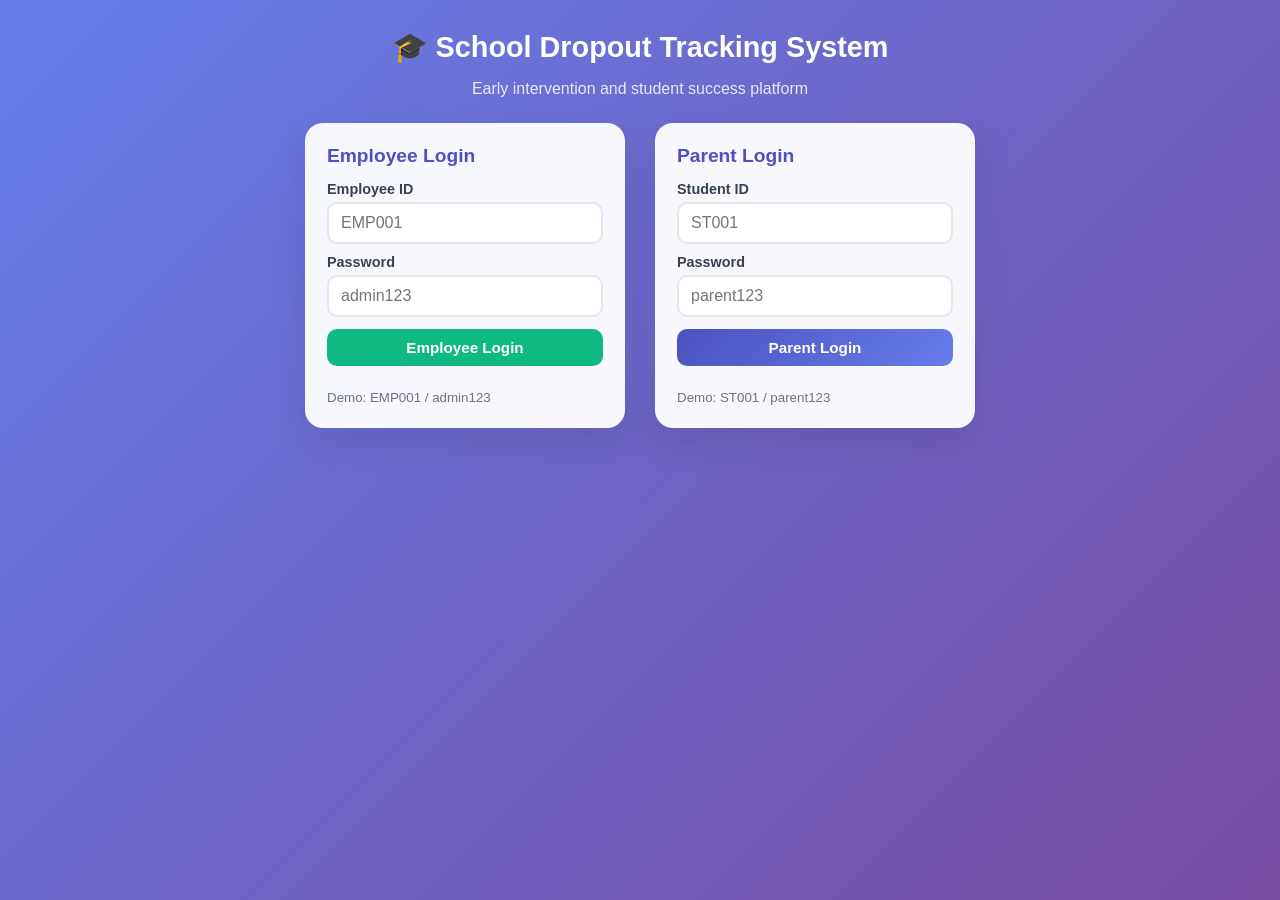
==== index.html @ a187b17d "Fix script closing tag in index.html" ====
<!DOCTYPE html><html lang="en"><head><meta charset="UTF-8"><meta name="viewport" content="width=device-width,initial-scale=1">
<title>School Dropout Tracking System</title><link rel="stylesheet" href="style.css"></head><body>
<div class="hero"><h1>🎓 School Dropout Tracking System</h1><p>Early intervention and student success platform</p></div>
<div class="login">
<div class="card"><h2>Employee Login</h2><label for="eid">Employee ID</label><input id="eid" placeholder="EMP001"><label for="epw">Password</label><input id="epw" type="password" placeholder="admin123">
<button class="btn ok" style="width:100%" onclick="go('employee','eid','epw')">Employee Login</button><div class="msg" id="m1"></div><small>Demo: EMP001 / admin123</small></div>
<div class="card"><h2>Parent Login</h2><label for="pid">Student ID</label><input id="pid" placeholder="ST001"><label for="ppw">Password</label><input id="ppw" type="password" placeholder="parent123">
<button class="btn" style="width:100%" onclick="go('parent','pid','ppw')">Parent Login</button><div class="msg" id="m2"></div><small>Demo: ST001 / parent123</small></div></div>
<script src="app.js"></script><script>
function go(role,i,p){const id=$(i).value.trim().toUpperCase(),pw=$(p).value.trim(),m=$(role=='employee'?'m1':'m2');
 const ok=role=='employee'?(id=='EMP001'&&pw=='admin123'):(DB.get().students.some(s=>s.id==id)&&pw=='parent123');
 if(!ok){m.textContent='Wrong ID or password. Check the demo login below the button.';return}
 sessionStorage.setItem('u',JSON.stringify({role,id}));location.href=role=='employee'?'dashboard.html':'parent.html'}
</script></body></html>
---- style.css ----
*{margin:0;padding:0;box-sizing:border-box}
body{font-family:'Segoe UI',Tahoma,sans-serif;background:linear-gradient(135deg,#667eea,#764ba2) fixed;min-height:100vh;color:#333}
.wrap{max-width:1200px;margin:0 auto;padding:20px}
.nav{background:rgba(255,255,255,.95);border-radius:16px;padding:12px 20px;margin-bottom:20px;display:flex;flex-wrap:wrap;gap:6px;align-items:center;box-shadow:0 10px 25px rgba(0,0,0,.1)}
.nav b{color:#4c51bf;margin-right:auto;font-size:1.1rem}
.nav a{padding:8px 14px;border-radius:10px;color:#374151;text-decoration:none;font-weight:600;font-size:.9rem}
.nav a.on,.nav a:hover{background:#4c51bf;color:#fff}
h1{color:#fff;margin-bottom:16px;font-size:1.8rem}
.card{background:rgba(255,255,255,.95);border-radius:18px;padding:22px;box-shadow:0 15px 35px rgba(0,0,0,.1);margin-bottom:20px}
.card h2{color:#4c51bf;font-size:1.2rem;margin-bottom:14px}
.grid{display:grid;gap:16px;grid-template-columns:repeat(auto-fit,minmax(180px,1fr));margin-bottom:20px}
.two{display:grid;gap:20px;grid-template-columns:repeat(auto-fit,minmax(320px,1fr))}
.stat{background:rgba(255,255,255,.93);border-radius:14px;padding:18px;border-left:5px solid var(--c,#4c51bf);box-shadow:0 10px 25px rgba(0,0,0,.1)}
.stat b{display:block;font-size:2.1rem;color:var(--c,#4c51bf)}
.stat span{color:#6b7280;font-size:.85rem}
label{display:block;font-weight:600;margin:10px 0 5px;color:#374151;font-size:.9rem}
input,select,textarea{width:100%;padding:10px 12px;border:2px solid #e5e7eb;border-radius:10px;font:inherit}
input:focus,select:focus,textarea:focus{outline:0;border-color:#4c51bf}
.btn{background:linear-gradient(135deg,#4c51bf,#667eea);color:#fff;border:0;padding:10px 18px;border-radius:10px;font-weight:600;cursor:pointer;margin-top:12px;text-decoration:none;display:inline-block;font-size:.95rem}
.btn:hover{opacity:.9}.btn.s{padding:5px 10px;font-size:.8rem;margin:2px 3px 2px 0}
.btn.g{background:#6b7280}.btn.r{background:#ef4444}.btn.ok{background:#10b981}
.bar{display:flex;gap:10px;flex-wrap:wrap;align-items:end;margin-bottom:14px}.bar>*{flex:1;min-width:140px}.bar .btn{flex:0 0 auto;margin:0}
.tw{overflow-x:auto}table{width:100%;border-collapse:collapse}
th,td{padding:10px 12px;text-align:left;border-bottom:1px solid #e5e7eb;font-size:.92rem}
th{background:rgba(76,81,191,.1);color:#4c51bf}small{color:#6b7280}
.badge{padding:3px 10px;border-radius:12px;font-size:.78rem;font-weight:700;color:#fff;background:var(--c)}
.critical{--c:#ef4444}.high{--c:#f59e0b}.medium{--c:#3b82f6}.low{--c:#10b981}
.ch{position:relative;height:290px}
.pbar{height:8px;background:#e5e7eb;border-radius:4px;overflow:hidden;margin:8px 0}.pbar i{display:block;height:100%;background:var(--c,#4c51bf)}
.item{border-left:5px solid var(--c,#4c51bf);background:#f9fafb;border-radius:12px;padding:14px;margin-bottom:12px}
.login{display:flex;gap:30px;justify-content:center;flex-wrap:wrap;padding:20px}.login .card{width:320px}
.hero{text-align:center;color:#fff;padding:30px 10px 5px}.hero p{opacity:.85}
.msg{color:#ef4444;font-size:.85rem;margin-top:8px;min-height:1em}
@media print{.nav,.bar,.btn{display:none}body{background:#fff}}
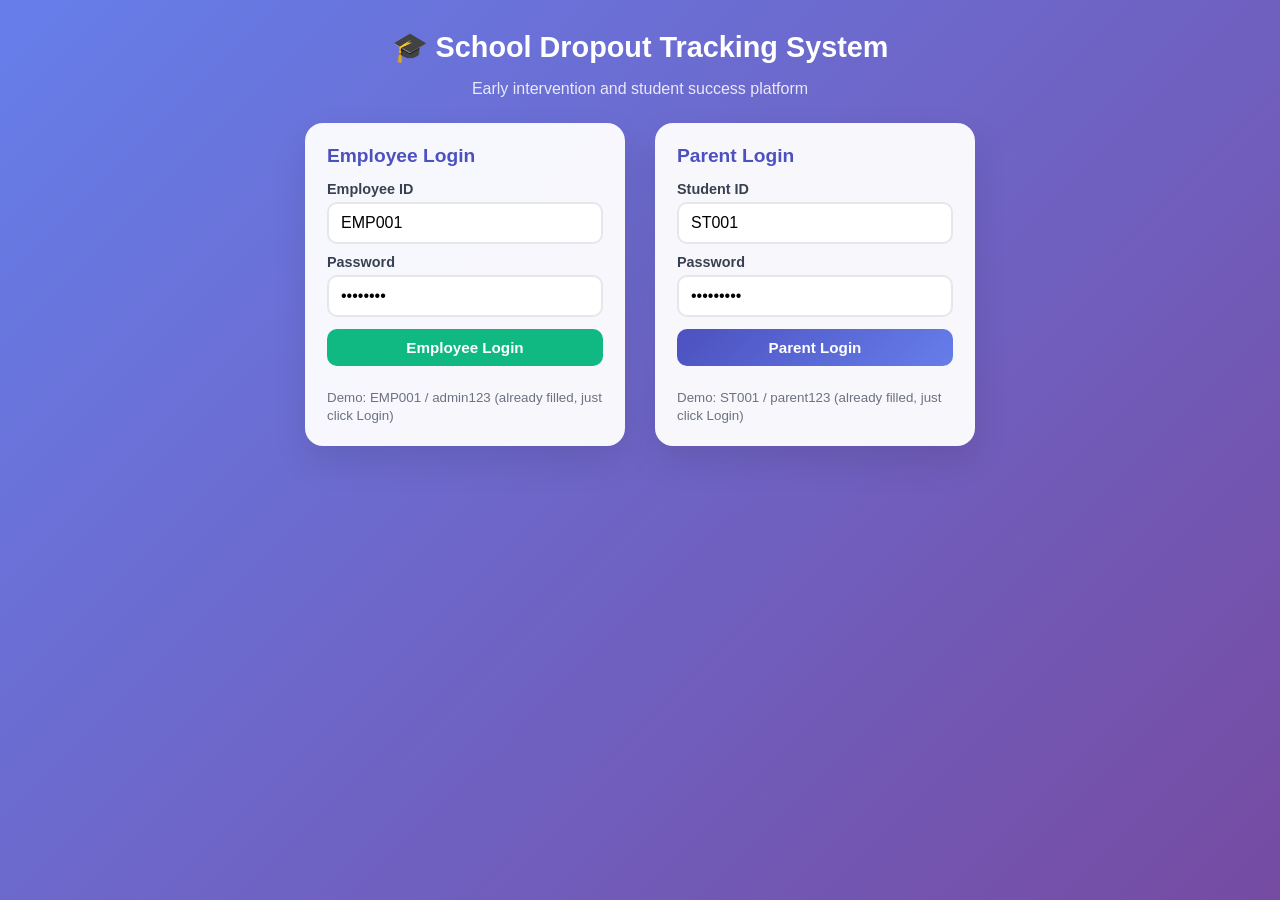
==== commit aac94f1e: "Refactor login forms and validation logic" ====
--- a/index.html
+++ b/index.html
@@ -2,13 +2,25 @@
 <title>School Dropout Tracking System</title><link rel="stylesheet" href="style.css"></head><body>
 <div class="hero"><h1>🎓 School Dropout Tracking System</h1><p>Early intervention and student success platform</p></div>
 <div class="login">
-<div class="card"><h2>Employee Login</h2><label for="eid">Employee ID</label><input id="eid" placeholder="EMP001"><label for="epw">Password</label><input id="epw" type="password" placeholder="admin123">
-<button class="btn ok" style="width:100%" onclick="go('employee','eid','epw')">Employee Login</button><div class="msg" id="m1"></div><small>Demo: EMP001 / admin123</small></div>
-<div class="card"><h2>Parent Login</h2><label for="pid">Student ID</label><input id="pid" placeholder="ST001"><label for="ppw">Password</label><input id="ppw" type="password" placeholder="parent123">
-<button class="btn" style="width:100%" onclick="go('parent','pid','ppw')">Parent Login</button><div class="msg" id="m2"></div><small>Demo: ST001 / parent123</small></div></div>
+<div class="card"><h2>Employee Login</h2>
+<form id="fe" autocomplete="off"><label for="eid">Employee ID</label><input id="eid" value="EMP001">
+<label for="epw">Password</label><input id="epw" type="password" value="admin123">
+<button class="btn ok" style="width:100%">Employee Login</button></form>
+<div class="msg" id="m1"></div><small>Demo: EMP001 / admin123 (already filled, just click Login)</small></div>
+<div class="card"><h2>Parent Login</h2>
+<form id="fp" autocomplete="off"><label for="pid">Student ID</label><input id="pid" value="ST001">
+<label for="ppw">Password</label><input id="ppw" type="password" value="parent123">
+<button class="btn" style="width:100%">Parent Login</button></form>
+<div class="msg" id="m2"></div><small>Demo: ST001 / parent123 (already filled, just click Login)</small></div></div>
 <script src="app.js"></script><script>
-function go(role,i,p){const id=$(i).value.trim().toUpperCase(),pw=$(p).value.trim(),m=$(role=='employee'?'m1':'m2');
- const ok=role=='employee'?(id=='EMP001'&&pw=='admin123'):(DB.get().students.some(s=>s.id==id)&&pw=='parent123');
- if(!ok){m.textContent='Wrong ID or password. Check the demo login below the button.';return}
- sessionStorage.setItem('u',JSON.stringify({role,id}));location.href=role=='employee'?'dashboard.html':'parent.html'}
+function go(role,i,p){
+ const id=$(i).value.trim().toUpperCase(),pw=$(p).value.trim(),m=$(role=='employee'?'m1':'m2');
+ let ok=false;
+ if(role=='employee') ok=['EMP001','ADMIN'].includes(id)&&['admin123','admin'].includes(pw);
+ else ok=DB.get().students.some(s=>s.id==id)&&['parent123','parent'].includes(pw);
+ if(!ok){m.textContent='Wrong ID or password. Use the demo login shown below the button.';return}
+ sessionStorage.setItem('u',JSON.stringify({role,id}));
+ location.href=role=='employee'?'dashboard.html':'parent.html'}
+$('fe').onsubmit=e=>{e.preventDefault();go('employee','eid','epw')};
+$('fp').onsubmit=e=>{e.preventDefault();go('parent','pid','ppw')};
 </script></body></html>
